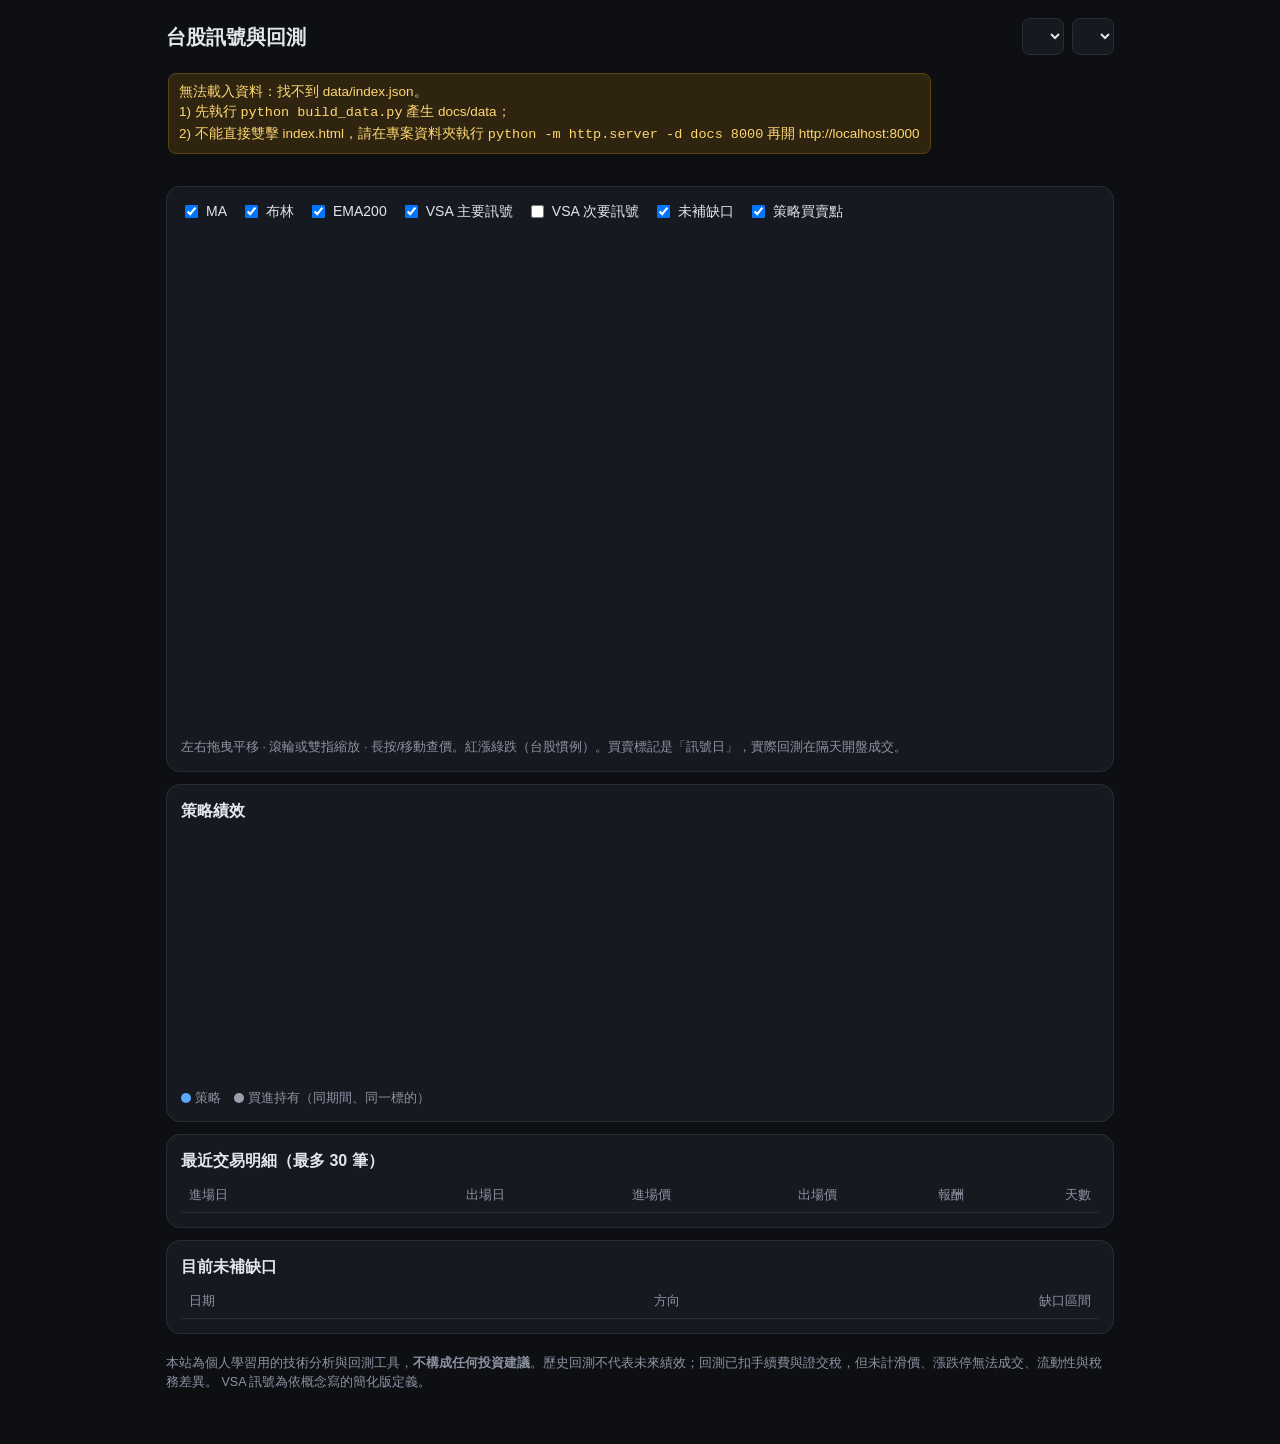
==== docs/index.html @ 0f690663 "Add files via upload" ====
<!doctype html>
<html lang="zh-Hant">
<head>
<meta charset="utf-8">
<meta name="viewport" content="width=device-width, initial-scale=1, viewport-fit=cover">
<meta name="theme-color" content="#0e0f13">
<meta name="apple-mobile-web-app-capable" content="yes">
<meta name="mobile-web-app-capable" content="yes">
<meta name="apple-mobile-web-app-status-bar-style" content="black-translucent">
<meta name="apple-mobile-web-app-title" content="台股訊號">
<link rel="apple-touch-icon" href="apple-touch-icon.png">
<title>台股訊號與回測</title>
<link rel="stylesheet" href="style.css">
</head>
<body>
<header class="top">
  <h1>台股訊號與回測</h1>
  <div class="pickers">
    <select id="symbol" aria-label="標的"></select>
    <select id="strategy" aria-label="策略"></select>
  </div>
</header>

<div id="demo-banner" class="banner" hidden>
  ⚠ 目前顯示的是「範例假資料」，只用來測試版面，數字沒有任何意義。請執行 <code>python build_data.py</code> 產生真實資料。
</div>

<section class="quote">
  <div>
    <div id="q-name" class="q-name">—</div>
    <div id="q-price" class="q-price">—</div>
  </div>
  <div id="q-change" class="q-change">—</div>
  <div id="q-date" class="q-date"></div>
</section>

<section class="card">
  <div class="toggles" id="toggles">
    <label><input type="checkbox" data-k="ma" checked> MA</label>
    <label><input type="checkbox" data-k="boll" checked> 布林</label>
    <label><input type="checkbox" data-k="ema200" checked> EMA200</label>
    <label><input type="checkbox" data-k="vsa" checked> VSA 主要訊號</label>
    <label><input type="checkbox" data-k="vsa2"> VSA 次要訊號</label>
    <label><input type="checkbox" data-k="gap" checked> 未補缺口</label>
    <label><input type="checkbox" data-k="strat" checked> 策略買賣點</label>
  </div>
  <div id="legend" class="legend">&nbsp;</div>
  <div id="chart" class="chart"></div>
  <div class="hint">左右拖曳平移 · 滾輪或雙指縮放 · 長按/移動查價。紅漲綠跌（台股慣例）。買賣標記是「訊號日」，實際回測在隔天開盤成交。</div>
</section>

<section class="card">
  <h2 id="s-title">策略績效</h2>
  <p id="s-desc" class="desc"></p>
  <div id="stats" class="stats"></div>
  <div id="warn" class="warn" hidden></div>
  <div id="eq" class="chart eq"></div>
  <div class="hint"><span class="dot s"></span>策略　<span class="dot b"></span>買進持有（同期間、同一標的）</div>
</section>

<section class="card">
  <h2>最近交易明細（最多 30 筆）</h2>
  <div class="table-wrap">
    <table id="trades"><thead>
      <tr><th>進場日</th><th>出場日</th><th>進場價</th><th>出場價</th><th>報酬</th><th>天數</th></tr>
    </thead><tbody></tbody></table>
  </div>
</section>

<section class="card">
  <h2>目前未補缺口</h2>
  <div class="table-wrap">
    <table id="gaps"><thead><tr><th>日期</th><th>方向</th><th>缺口區間</th></tr></thead><tbody></tbody></table>
  </div>
</section>

<footer>
  <p>本站為個人學習用的技術分析與回測工具，<b>不構成任何投資建議</b>。歷史回測不代表未來績效；回測已扣手續費與證交稅，但未計滑價、漲跌停無法成交、流動性與稅務差異。
  VSA 訊號為依概念寫的簡化版定義。</p>
  <p id="updated"></p>
</footer>

<script src="lightweight-charts.js"></script>
<script src="app.js"></script>
</body>
</html>
---- docs/style.css ----
:root{
  --bg:#0e0f13; --card:#171920; --line:#2a2d38; --text:#e3e6ec; --mute:#8d93a3;
  --up:#ef5350; --down:#26a69a; --accent:#5aa9ff; --warn:#f0b429;
}
*{box-sizing:border-box}
html{-webkit-text-size-adjust:100%}
body{margin:0;background:var(--bg);color:var(--text);
  font:15px/1.5 -apple-system,BlinkMacSystemFont,"Noto Sans TC","PingFang TC","Microsoft JhengHei",sans-serif;
  padding:env(safe-area-inset-top) max(16px,env(safe-area-inset-right)) calc(40px + env(safe-area-inset-bottom)) max(16px,env(safe-area-inset-left));max-width:980px;margin-inline:auto}
.top{display:flex;flex-wrap:wrap;gap:10px;align-items:center;justify-content:space-between;padding:18px 0 8px}
h1{font-size:20px;margin:0}
h2{font-size:16px;margin:0 0 6px}
select{background:var(--card);color:var(--text);border:1px solid var(--line);border-radius:8px;padding:8px 10px;font:inherit;font-size:16px;max-width:100%}  /* iOS：字體小於 16px 時點選單會自動放大頁面 */
.pickers{display:flex;gap:8px;flex-wrap:wrap}
.banner{background:#3a2d0b;border:1px solid #6b5313;color:#ffd770;padding:10px 12px;border-radius:8px;margin:8px 0}
.banner code{background:#00000040;padding:1px 5px;border-radius:4px}
.quote{display:flex;flex-wrap:wrap;align-items:baseline;gap:6px 18px;padding:10px 2px}
.q-name{color:var(--mute)}
.q-price{font-size:38px;font-weight:700;line-height:1.1}
.q-change{font-size:18px;font-weight:600}
.q-date{color:var(--mute);font-size:13px}
.up{color:var(--up)} .down{color:var(--down)} .flat{color:var(--mute)}
.card{background:var(--card);border:1px solid var(--line);border-radius:14px;padding:14px;margin:12px 0}
.toggles{display:flex;flex-wrap:wrap;gap:6px 14px;margin-bottom:8px;font-size:14px}
.toggles label{display:flex;align-items:center;gap:5px;cursor:pointer;white-space:nowrap}
.legend{min-height:22px;font-size:12.5px;color:var(--mute);font-variant-numeric:tabular-nums}
.chart{width:100%;height:480px;position:relative}
.chart.eq{height:240px}
.hint{color:var(--mute);font-size:12.5px;margin-top:6px}
.desc{color:var(--mute);margin:0 0 10px}
.stats{display:grid;grid-template-columns:repeat(auto-fill,minmax(130px,1fr));gap:8px;margin-bottom:10px}
.stat{background:var(--bg);border:1px solid var(--line);border-radius:10px;padding:8px 10px}
.stat .k{color:var(--mute);font-size:12px}
.stat .v{font-size:18px;font-weight:650;font-variant-numeric:tabular-nums}
.stat .s{font-size:11.5px;color:var(--mute)}
.warn{background:#2f2410;border:1px solid #5b4514;color:#ffd770;padding:8px 10px;border-radius:8px;margin:0 0 10px;font-size:13.5px}
.dot{display:inline-block;width:10px;height:10px;border-radius:50%;margin-right:4px;vertical-align:middle}
.dot.s{background:var(--accent)} .dot.b{background:#9aa0ae}
.table-wrap{overflow-x:auto}
table{border-collapse:collapse;width:100%;font-variant-numeric:tabular-nums;font-size:14px}
th,td{padding:7px 8px;text-align:right;border-bottom:1px solid var(--line);white-space:nowrap}
th:first-child,td:first-child{text-align:left}
th{color:var(--mute);font-weight:500;font-size:12.5px}
footer{color:var(--mute);font-size:12.5px;margin-top:20px}
@media (max-width:600px){.chart{height:400px}.q-price{font-size:32px}}
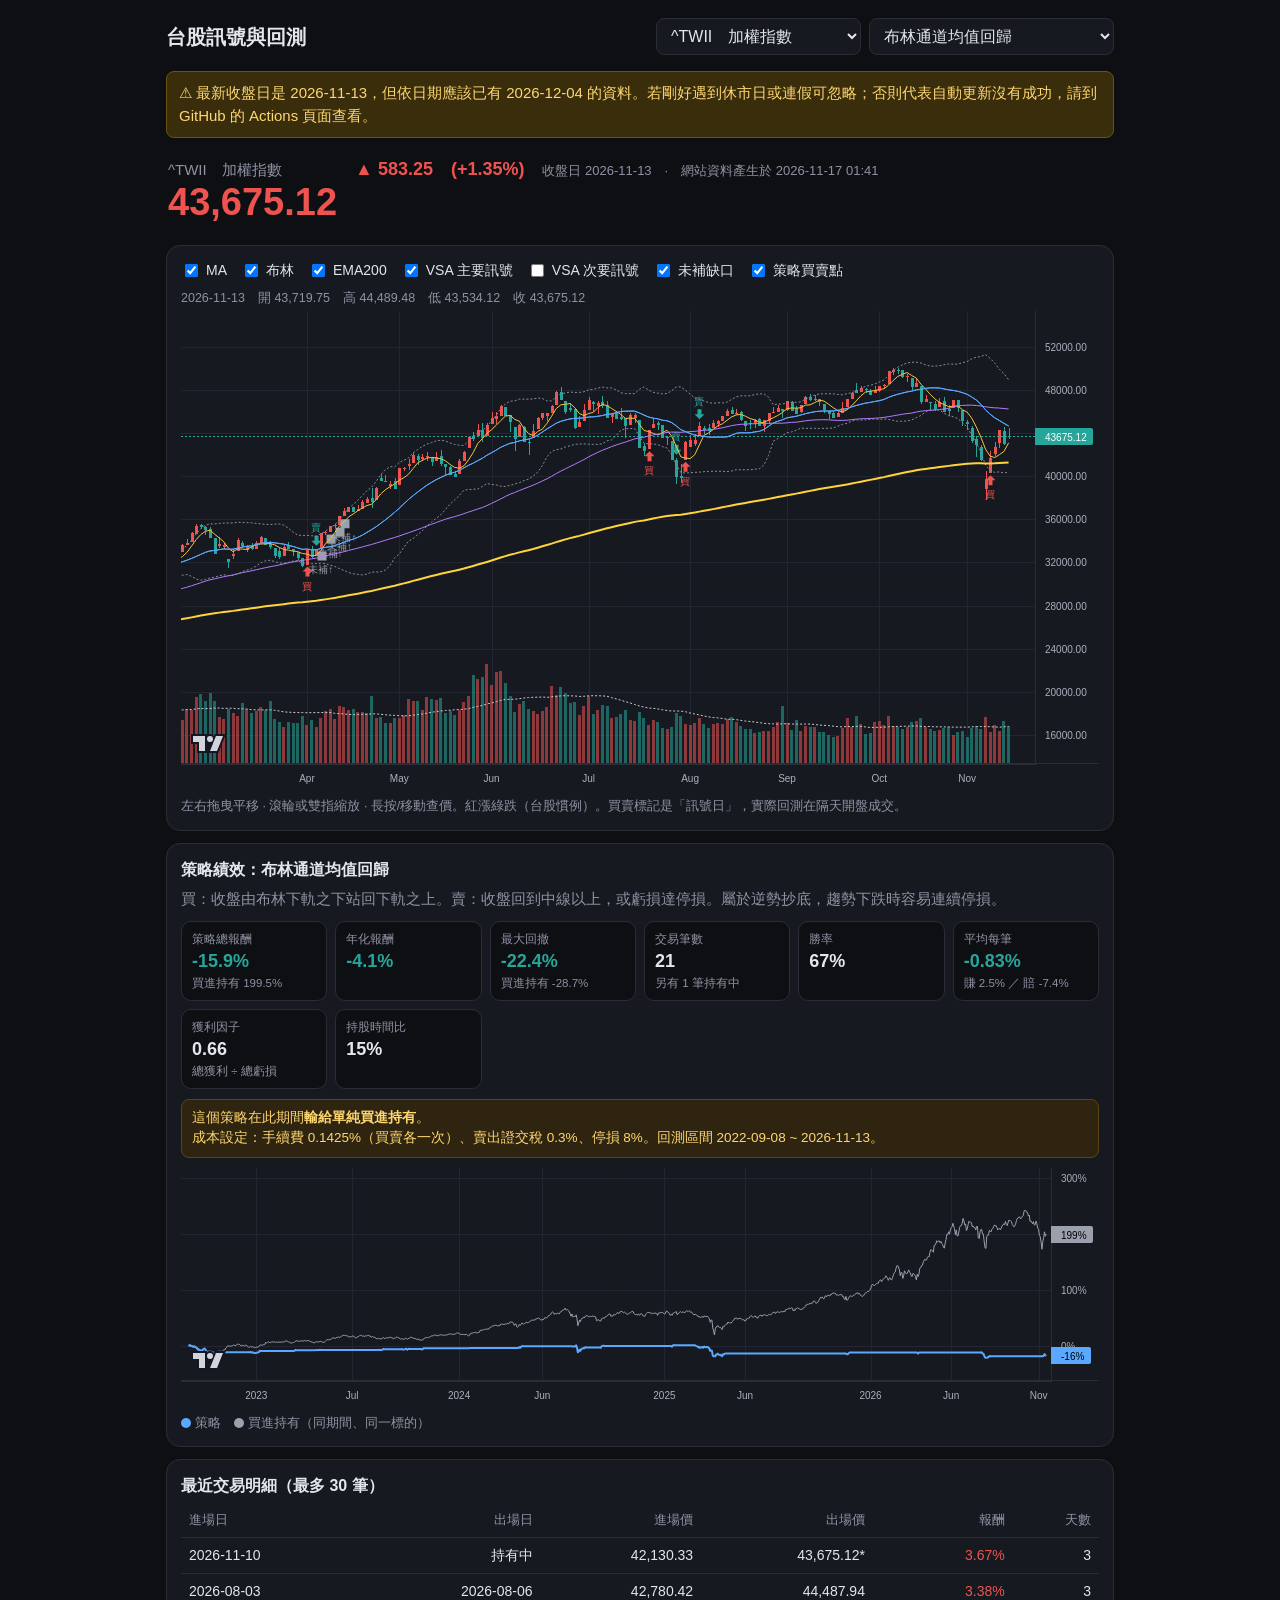
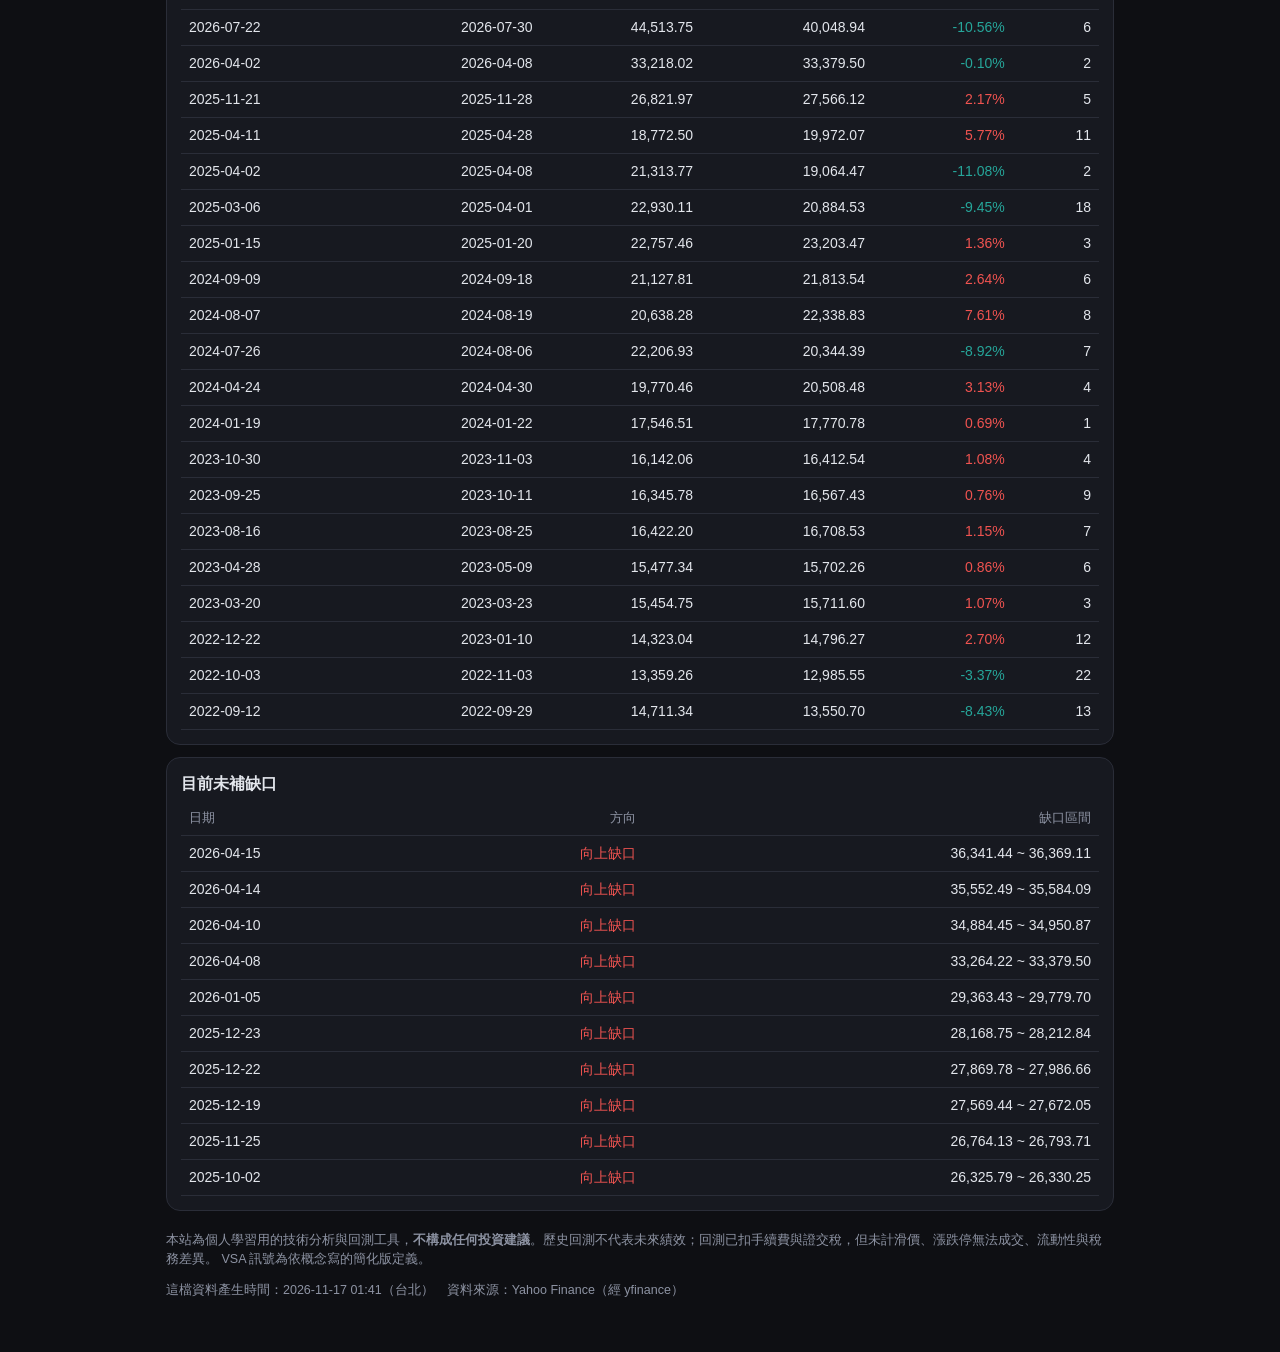
==== commit e5f4da0e: "更新網頁與資料抓取：加入持股清單、診斷紀錄與過期警示 - watchlist：加入 11 檔持股（ETF 與個股），上市查無資料時自動改試上櫃 - build_data：Yahoo 原始最後 3 筆寫" ====
--- a/docs/index.html
+++ b/docs/index.html
@@ -24,6 +24,8 @@
 <div id="demo-banner" class="banner" hidden>
   ⚠ 目前顯示的是「範例假資料」，只用來測試版面，數字沒有任何意義。請執行 <code>python build_data.py</code> 產生真實資料。
 </div>
+
+<div id="notices"></div>
 
 <section class="quote">
   <div>
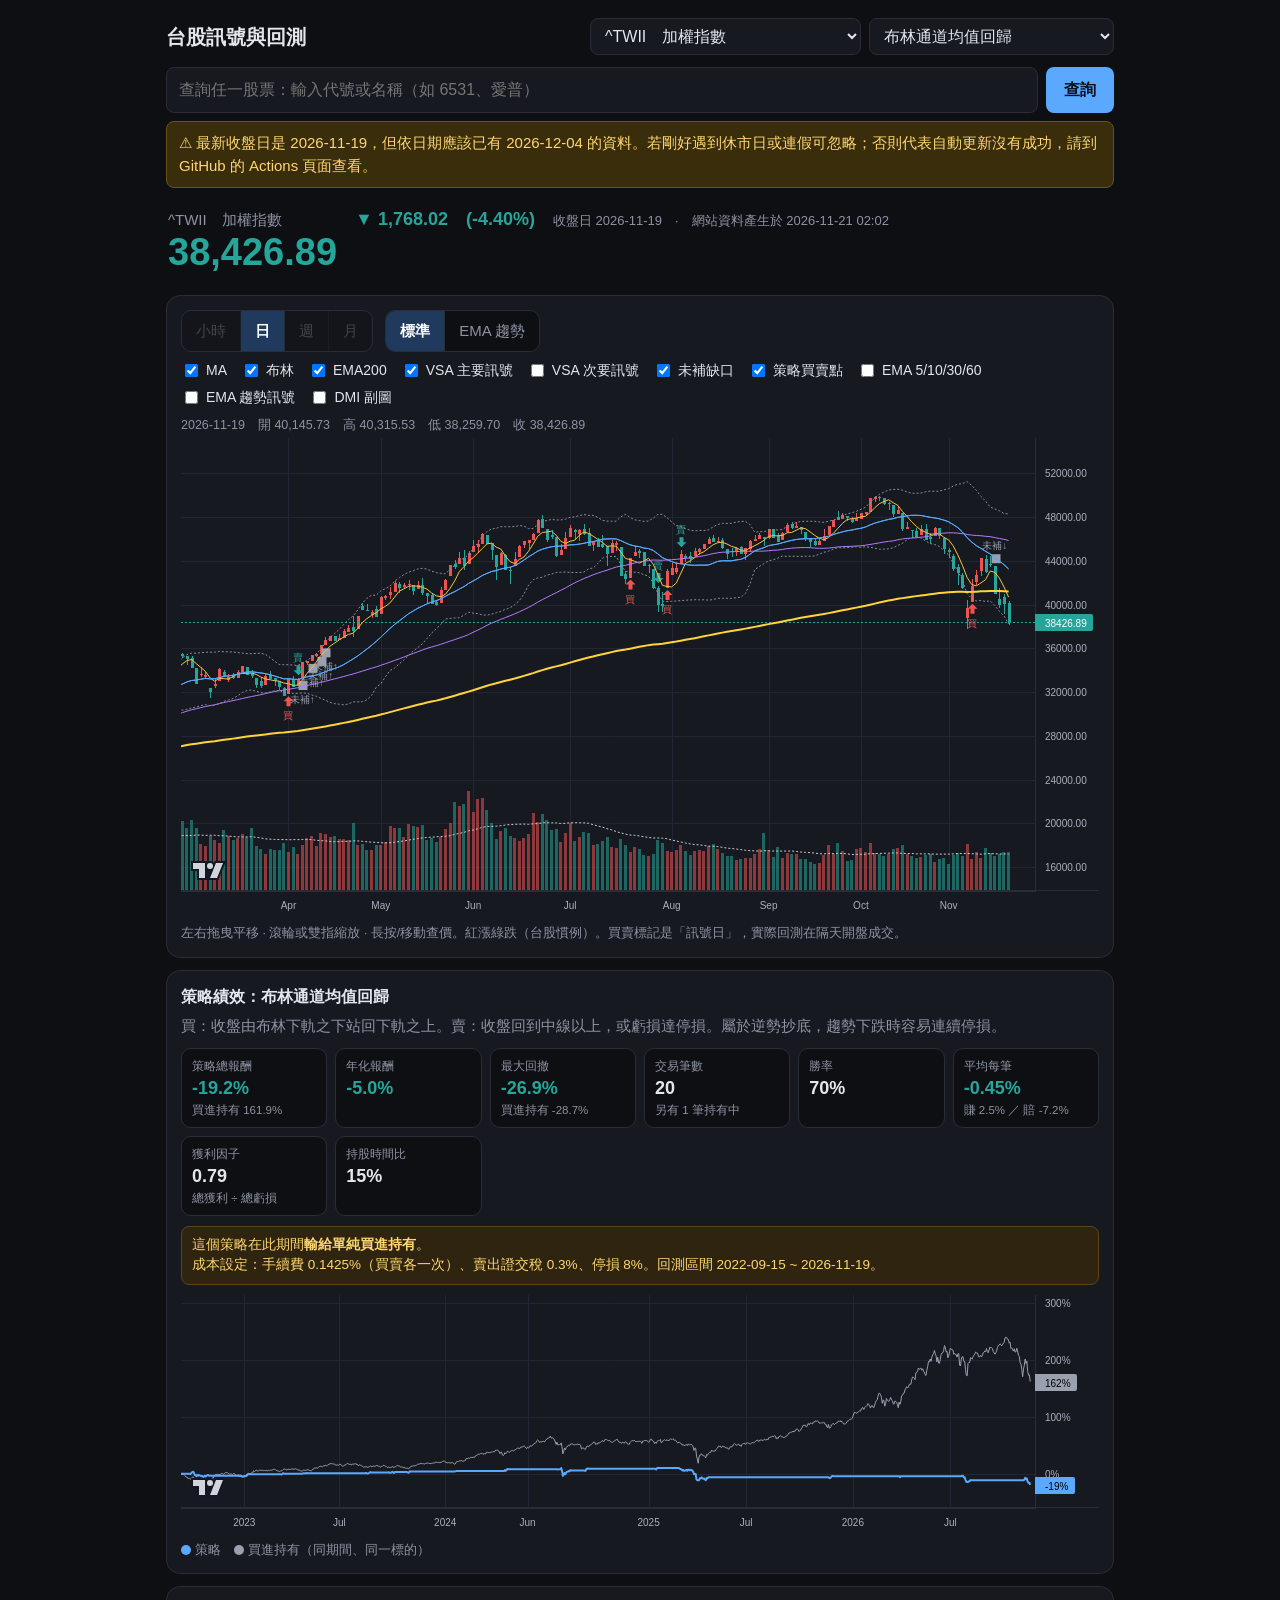
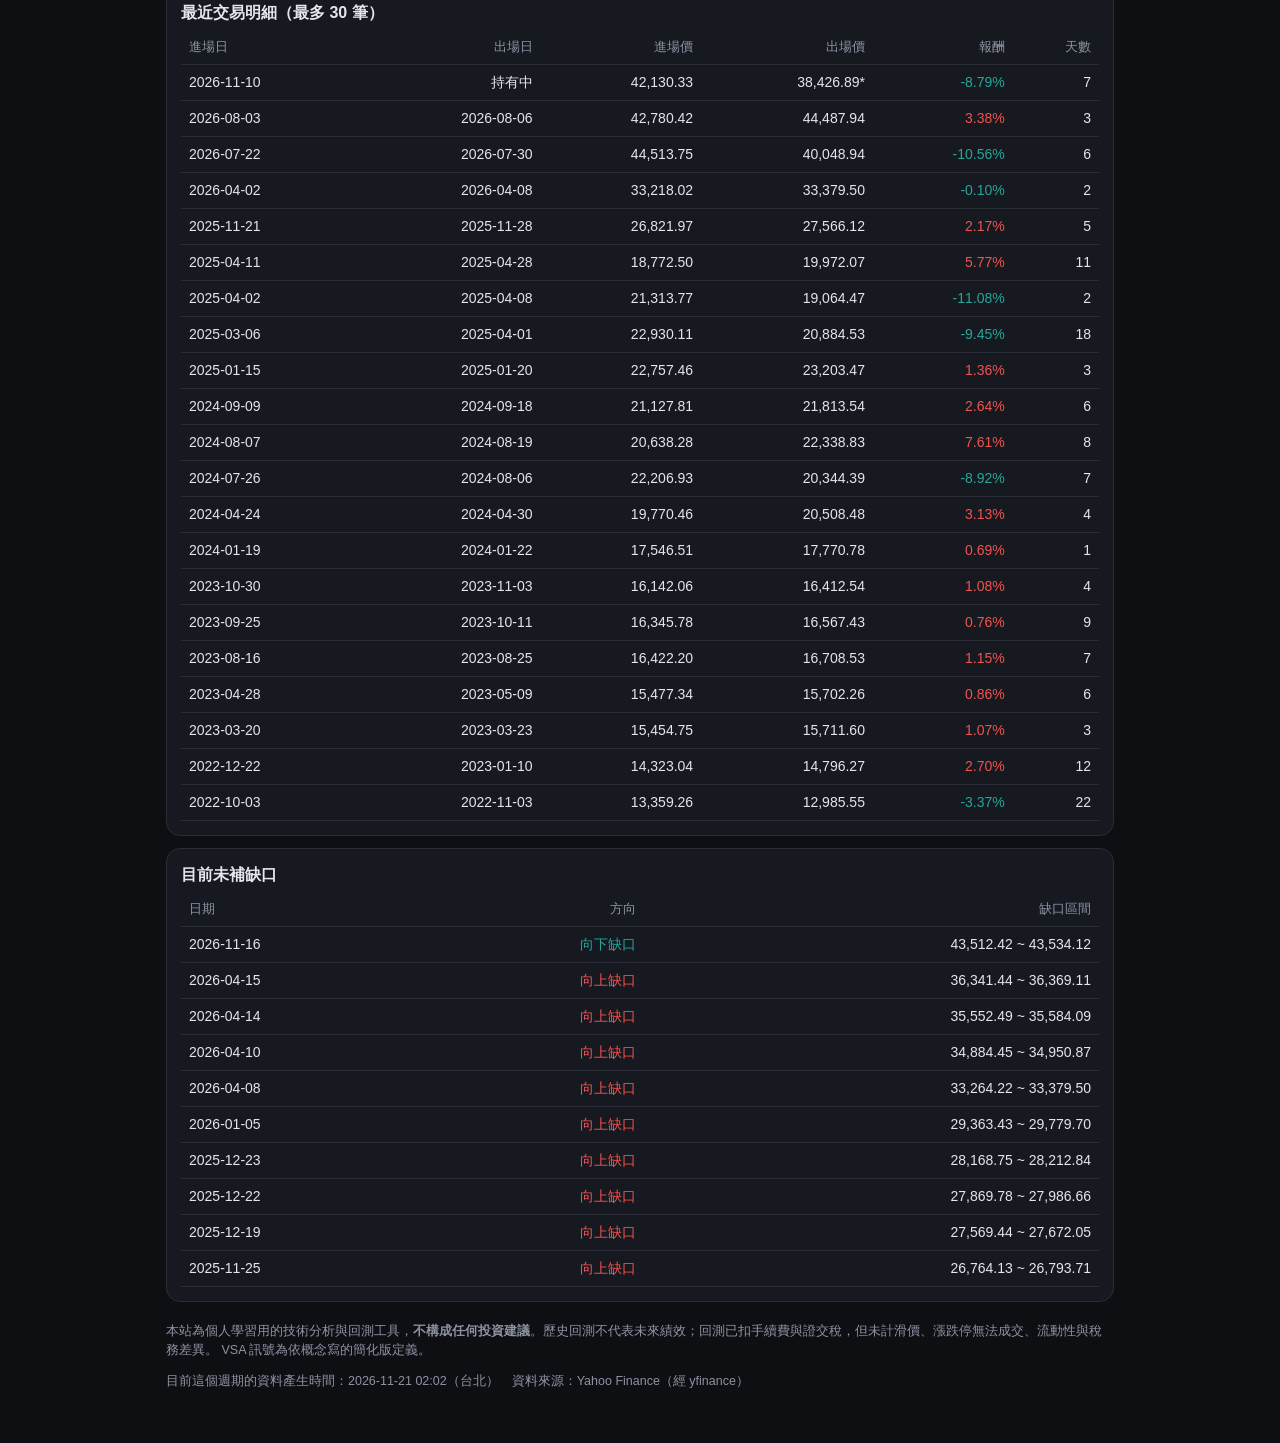
==== commit f5181cf9: "加入週期切換、EMA 趨勢/DMI 訊號、任一股票查詢與法人籌碼圖 Co-Authored-By: Claude Sonnet 5.5 <noreply@anthropic.com> Claude-S" ====
--- a/docs/index.html
+++ b/docs/index.html
@@ -21,6 +21,12 @@
   </div>
 </header>
 
+<form id="lookup" class="lookup" autocomplete="off">
+  <input id="code" type="search" inputmode="search" enterkeyhint="search" placeholder="查詢任一股票：輸入代號或名稱（如 6531、愛普）" aria-label="查詢股票">
+  <button type="submit">查詢</button>
+</form>
+<div id="lookup-msg" class="lookup-msg" hidden></div>
+
 <div id="demo-banner" class="banner" hidden>
   ⚠ 目前顯示的是「範例假資料」，只用來測試版面，數字沒有任何意義。請執行 <code>python build_data.py</code> 產生真實資料。
 </div>
@@ -37,6 +43,13 @@
 </section>
 
 <section class="card">
+  <div class="seg" id="tf" aria-label="週期">
+    <button data-tf="H">小時</button><button data-tf="D" class="on">日</button><button data-tf="W">週</button><button data-tf="M">月</button>
+  </div>
+  <div class="seg" id="mode" aria-label="圖表模式">
+    <button data-m="std" class="on">標準</button><button data-m="ema">EMA 趨勢</button>
+  </div>
+  <div id="regime" class="regime" hidden></div>
   <div class="toggles" id="toggles">
     <label><input type="checkbox" data-k="ma" checked> MA</label>
     <label><input type="checkbox" data-k="boll" checked> 布林</label>
@@ -45,13 +58,20 @@
     <label><input type="checkbox" data-k="vsa2"> VSA 次要訊號</label>
     <label><input type="checkbox" data-k="gap" checked> 未補缺口</label>
     <label><input type="checkbox" data-k="strat" checked> 策略買賣點</label>
+    <label><input type="checkbox" data-k="emas"> EMA 5/10/30/60</label>
+    <label><input type="checkbox" data-k="esig"> EMA 趨勢訊號</label>
+    <label><input type="checkbox" data-k="dmi"> DMI 副圖</label>
   </div>
   <div id="legend" class="legend">&nbsp;</div>
   <div id="chart" class="chart"></div>
+  <div id="dmi-wrap" hidden>
+    <div class="legend dmi-leg"><span class="up">+DI</span>　<span class="down">−DI</span>　<span class="adx">ADX</span>　虛線 20／25　背景：<span class="bgk r">盤整</span><span class="bgk x">過渡</span><span class="bgk t">趨勢</span></div>
+    <div id="dmi" class="chart dmi"></div>
+  </div>
   <div class="hint">左右拖曳平移 · 滾輪或雙指縮放 · 長按/移動查價。紅漲綠跌（台股慣例）。買賣標記是「訊號日」，實際回測在隔天開盤成交。</div>
 </section>
 
-<section class="card">
+<section class="card" id="card-strategy">
   <h2 id="s-title">策略績效</h2>
   <p id="s-desc" class="desc"></p>
   <div id="stats" class="stats"></div>
@@ -60,7 +80,7 @@
   <div class="hint"><span class="dot s"></span>策略　<span class="dot b"></span>買進持有（同期間、同一標的）</div>
 </section>
 
-<section class="card">
+<section class="card" id="card-trades">
   <h2>最近交易明細（最多 30 筆）</h2>
   <div class="table-wrap">
     <table id="trades"><thead>
@@ -69,7 +89,15 @@
   </div>
 </section>
 
-<section class="card">
+<section class="card" id="card-chips" hidden>
+  <h2>法人籌碼（三大法人買賣超）</h2>
+  <div id="chips-sum" class="stats"></div>
+  <div id="chips" class="chart chips"></div>
+  <div class="hint">紅柱買超／綠柱賣超（單位：張），白線為區間累積。三大法人＝外資＋投信＋自營商。資料來源：FinMind，收盤後才會更新，僅顯示日線同一區間。</div>
+  <div id="chips-err" class="hint" hidden></div>
+</section>
+
+<section class="card" id="card-gaps">
   <h2>目前未補缺口</h2>
   <div class="table-wrap">
     <table id="gaps"><thead><tr><th>日期</th><th>方向</th><th>缺口區間</th></tr></thead><tbody></tbody></table>
--- a/docs/style.css
+++ b/docs/style.css
@@ -42,4 +42,24 @@
 th:first-child,td:first-child{text-align:left}
 th{color:var(--mute);font-weight:500;font-size:12.5px}
 footer{color:var(--mute);font-size:12.5px;margin-top:20px}
+.seg{display:inline-flex;border:1px solid var(--line);border-radius:10px;overflow:hidden;margin:0 8px 8px 0}
+.seg button{background:var(--bg);color:var(--mute);border:0;border-right:1px solid var(--line);padding:8px 14px;font:inherit;font-size:15px;cursor:pointer;min-height:40px}
+.seg button:last-child{border-right:0}
+.seg button.on{background:#1f3a5c;color:#fff;font-weight:600}
+.seg button:disabled{opacity:.35;cursor:default}
+.regime{background:var(--bg);border:1px solid var(--line);border-radius:10px;padding:8px 10px;margin:0 0 8px;font-size:13.5px;font-variant-numeric:tabular-nums}
+.regime .sub{color:var(--mute);font-size:12.5px;margin-top:2px}
+.tag{display:inline-block;padding:1px 9px;border-radius:999px;font-weight:650;margin-right:10px;color:#fff}
+.tag.r{background:#2f6fd0}.tag.x{background:#8b4fc9}.tag.t{background:#c77a14}
+.dmi-leg{margin-top:6px}.dmi-leg .adx{color:#ffd43b}
+.bgk{padding:0 6px;border-radius:4px;margin-left:3px;color:#fff}
+.bgk.r{background:rgba(59,130,246,.6)}.bgk.x{background:rgba(168,85,247,.6)}.bgk.t{background:rgba(240,160,60,.6)}
+.chart.dmi{height:170px}.chart.chips{height:260px}
+.lookup{display:flex;gap:8px;margin:4px 0 6px}
+.lookup input{flex:1;min-width:0;background:var(--card);color:var(--text);border:1px solid var(--line);border-radius:8px;padding:10px 12px;font:inherit;font-size:16px}
+.lookup button{background:var(--accent);color:#06121f;border:0;border-radius:8px;padding:0 18px;font:inherit;font-size:16px;font-weight:650;cursor:pointer}
+.lookup button:disabled{opacity:.5}
+.lookup-msg{color:var(--mute);font-size:13.5px;margin:0 0 6px}
+.lookup-msg button{background:var(--card);color:var(--text);border:1px solid var(--line);border-radius:8px;padding:6px 10px;margin:4px 6px 0 0;font:inherit;font-size:14px;cursor:pointer}
+[hidden]{display:none!important}
 @media (max-width:600px){.chart{height:400px}.q-price{font-size:32px}}
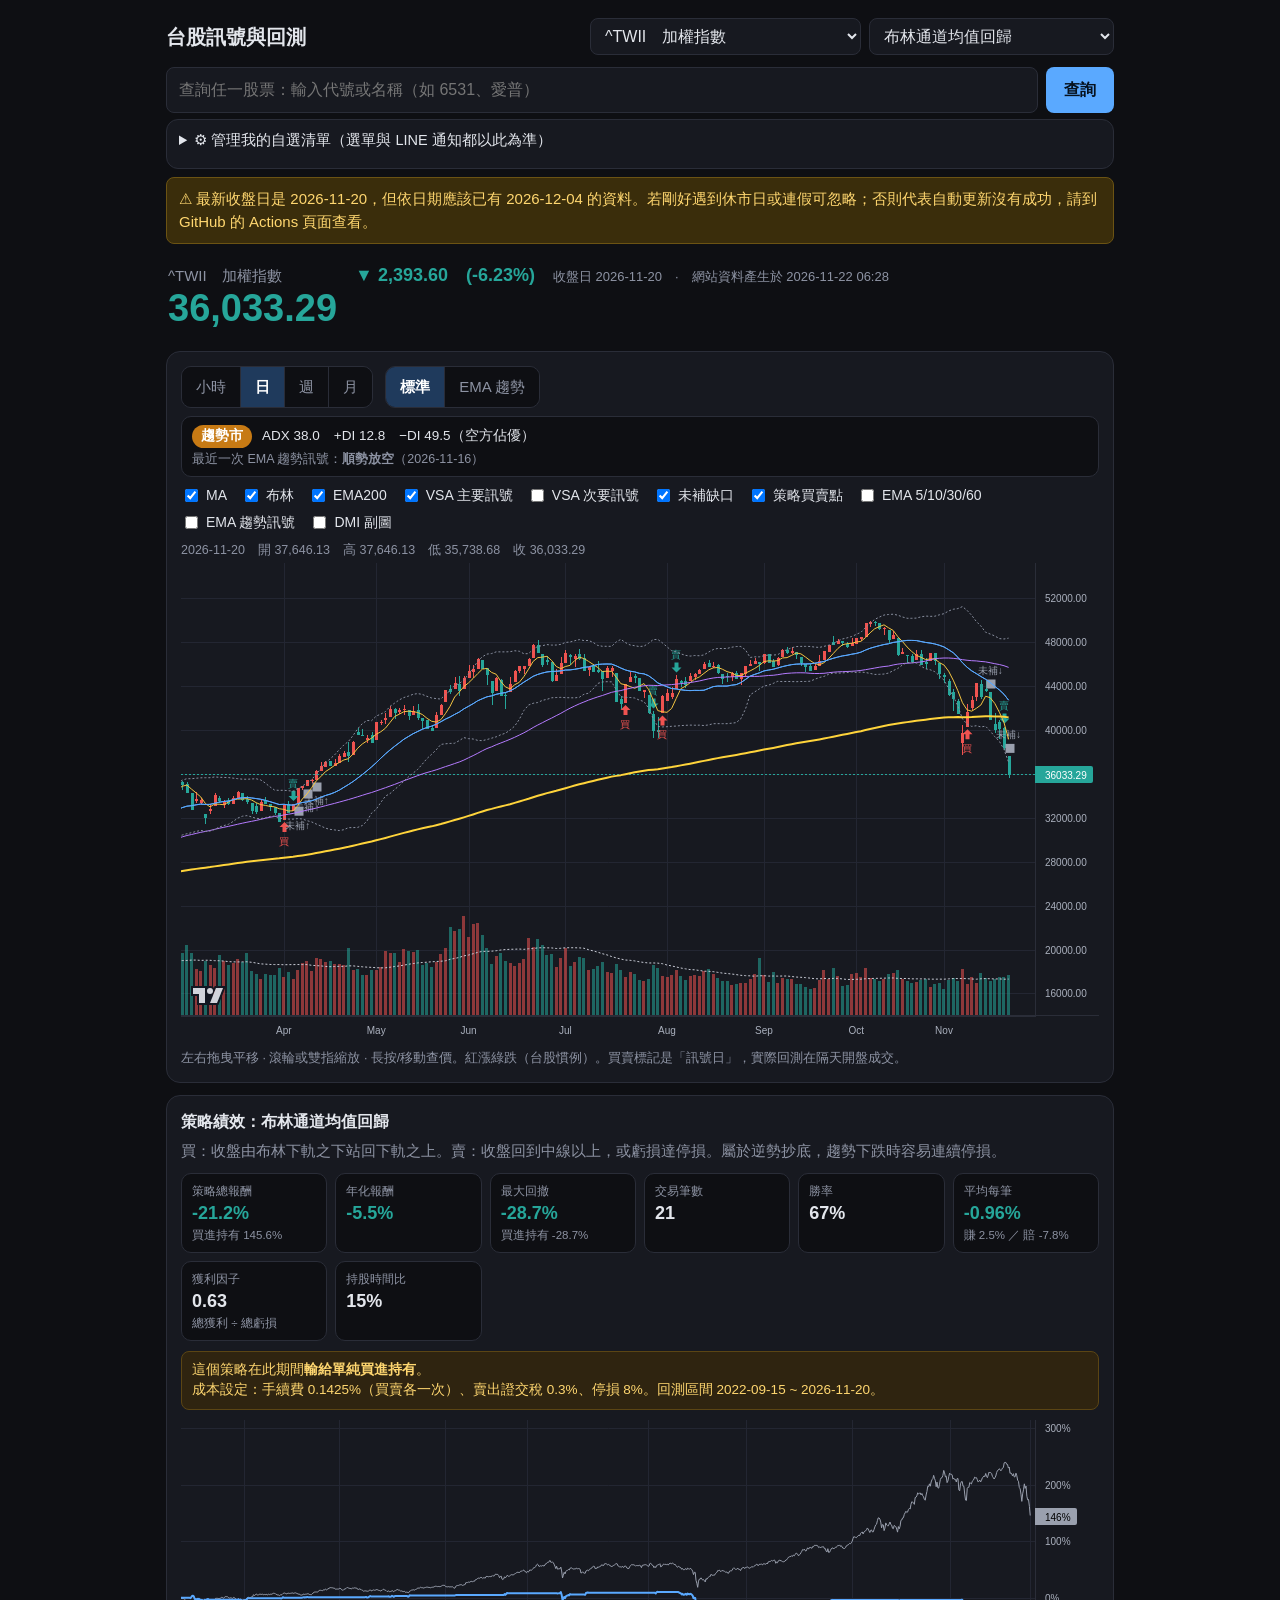
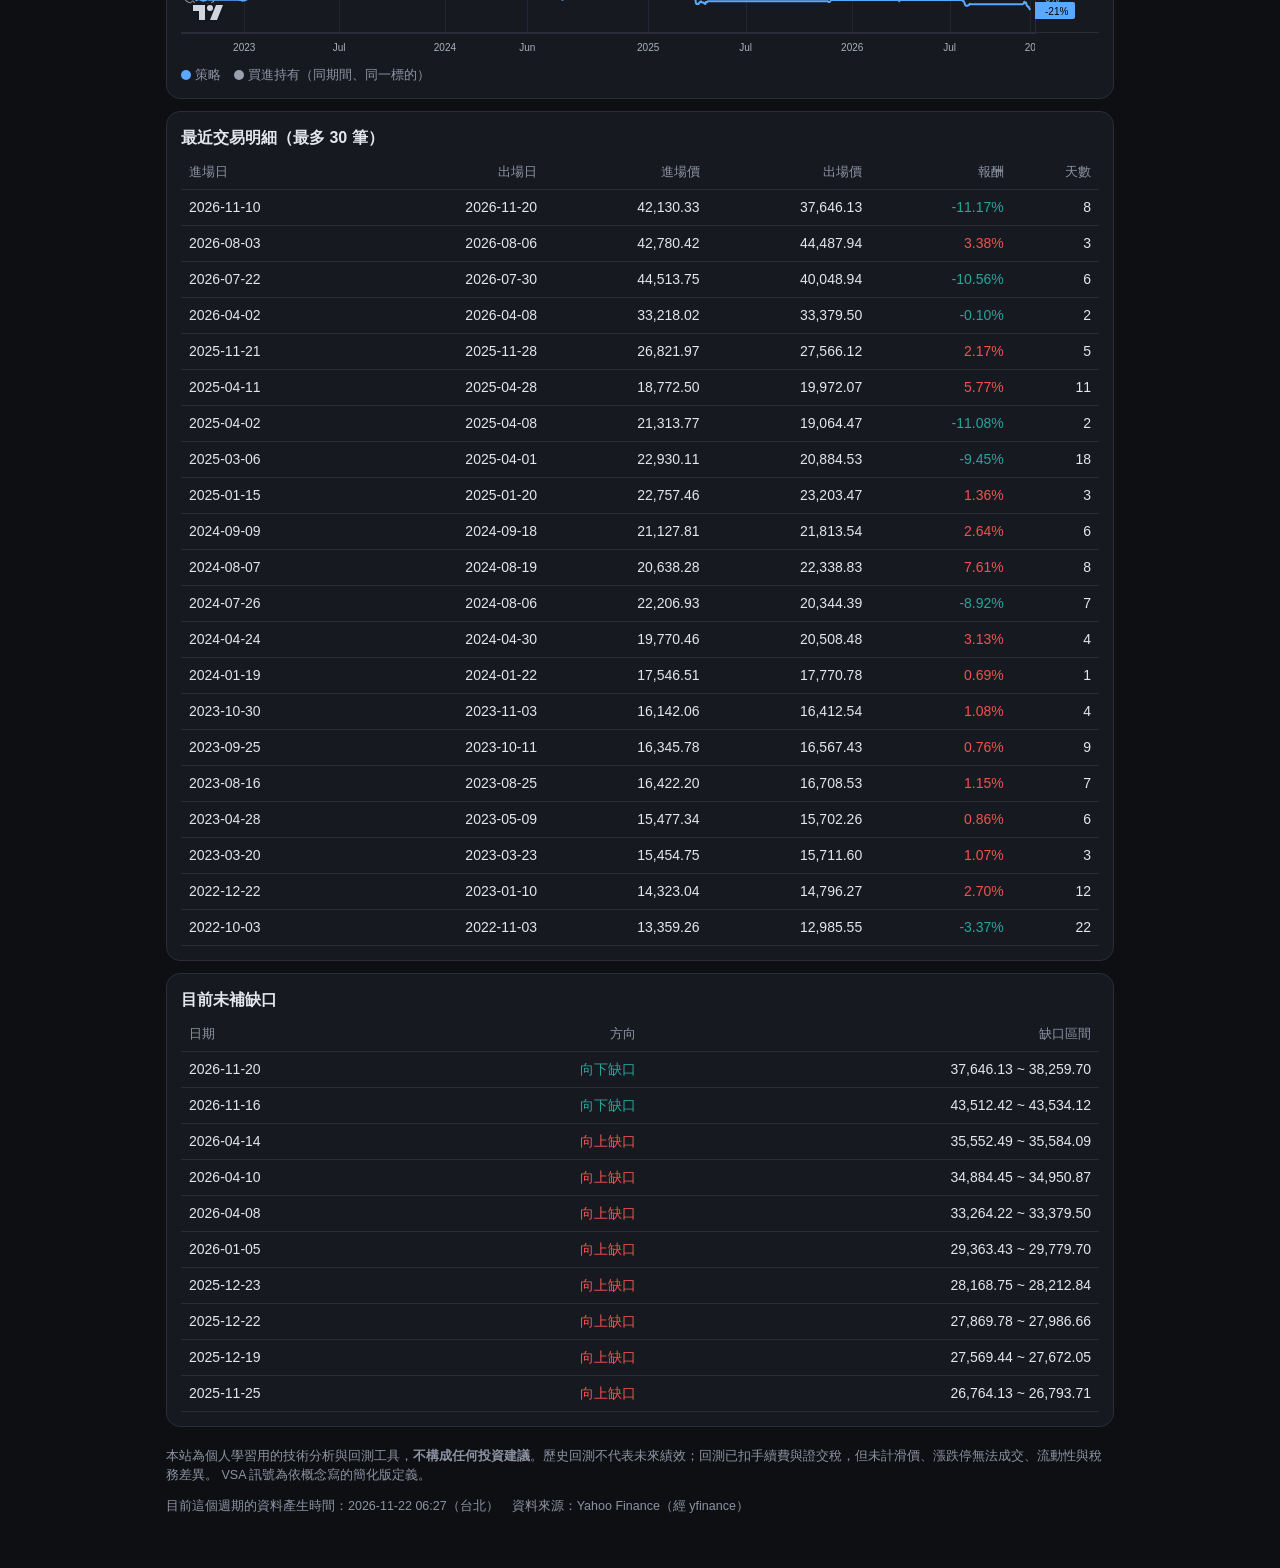
==== commit 3e20fc0d: "自選清單管理（寫入 watchlist.txt）與 LINE 買賣訊號通知 Co-Authored-By: Claude Sonnet 5.5 <noreply@anthropic.com> Clau" ====
--- a/docs/index.html
+++ b/docs/index.html
@@ -27,6 +27,18 @@
 </form>
 <div id="lookup-msg" class="lookup-msg" hidden></div>
 
+<details id="manage" class="manage">
+  <summary>⚙ 管理我的自選清單（選單與 LINE 通知都以此為準）</summary>
+  <div id="wl" class="wl"></div>
+  <div class="hint">按 ✕ 移除；要新增請先用上面的搜尋框查詢該股票，再按「＋加入自選」。變更會寫入 GitHub 的 watchlist.txt，約 2～3 分鐘後選單才會出現新資料。</div>
+  <div class="tok">
+    <div id="tok-state" class="hint"></div>
+    <input id="tok" type="password" autocomplete="off" placeholder="貼上 GitHub 權杖（只存在這支手機的瀏覽器）" aria-label="GitHub 權杖">
+    <button type="button" id="tok-save">儲存權杖</button> <button type="button" id="tok-clear">清除</button>
+    <div class="hint">權杖建立方式：GitHub → Settings → Developer settings → Fine-grained tokens → Generate；Repository access 只選 0050；Permissions → Contents 設為 Read and write。權杖等同密碼，請勿貼給任何人。</div>
+  </div>
+</details>
+
 <div id="demo-banner" class="banner" hidden>
   ⚠ 目前顯示的是「範例假資料」，只用來測試版面，數字沒有任何意義。請執行 <code>python build_data.py</code> 產生真實資料。
 </div>
@@ -40,6 +52,7 @@
   </div>
   <div id="q-change" class="q-change">—</div>
   <div id="q-date" class="q-date"></div>
+  <button type="button" id="add-watch" class="addbtn" hidden>＋加入自選</button>
 </section>
 
 <section class="card">
--- a/docs/style.css
+++ b/docs/style.css
@@ -61,5 +61,12 @@
 .lookup button:disabled{opacity:.5}
 .lookup-msg{color:var(--mute);font-size:13.5px;margin:0 0 6px}
 .lookup-msg button{background:var(--card);color:var(--text);border:1px solid var(--line);border-radius:8px;padding:6px 10px;margin:4px 6px 0 0;font:inherit;font-size:14px;cursor:pointer}
+.manage{background:var(--card);border:1px solid var(--line);border-radius:12px;padding:10px 12px;margin:6px 0}
+.manage summary{cursor:pointer;font-size:14.5px;min-height:28px}
+.wl{margin:8px 0}
+.wl div{display:flex;justify-content:space-between;align-items:center;padding:5px 0;border-bottom:1px solid var(--line);font-size:14.5px}
+.wl button,.tok button,.addbtn{background:var(--bg);color:var(--text);border:1px solid var(--line);border-radius:8px;padding:6px 12px;font:inherit;font-size:14.5px;cursor:pointer;min-height:36px}
+.addbtn{background:#1f3a5c;font-weight:650}
+.tok input{width:100%;background:var(--bg);color:var(--text);border:1px solid var(--line);border-radius:8px;padding:9px 10px;margin:6px 0;font-size:16px}
 [hidden]{display:none!important}
 @media (max-width:600px){.chart{height:400px}.q-price{font-size:32px}}
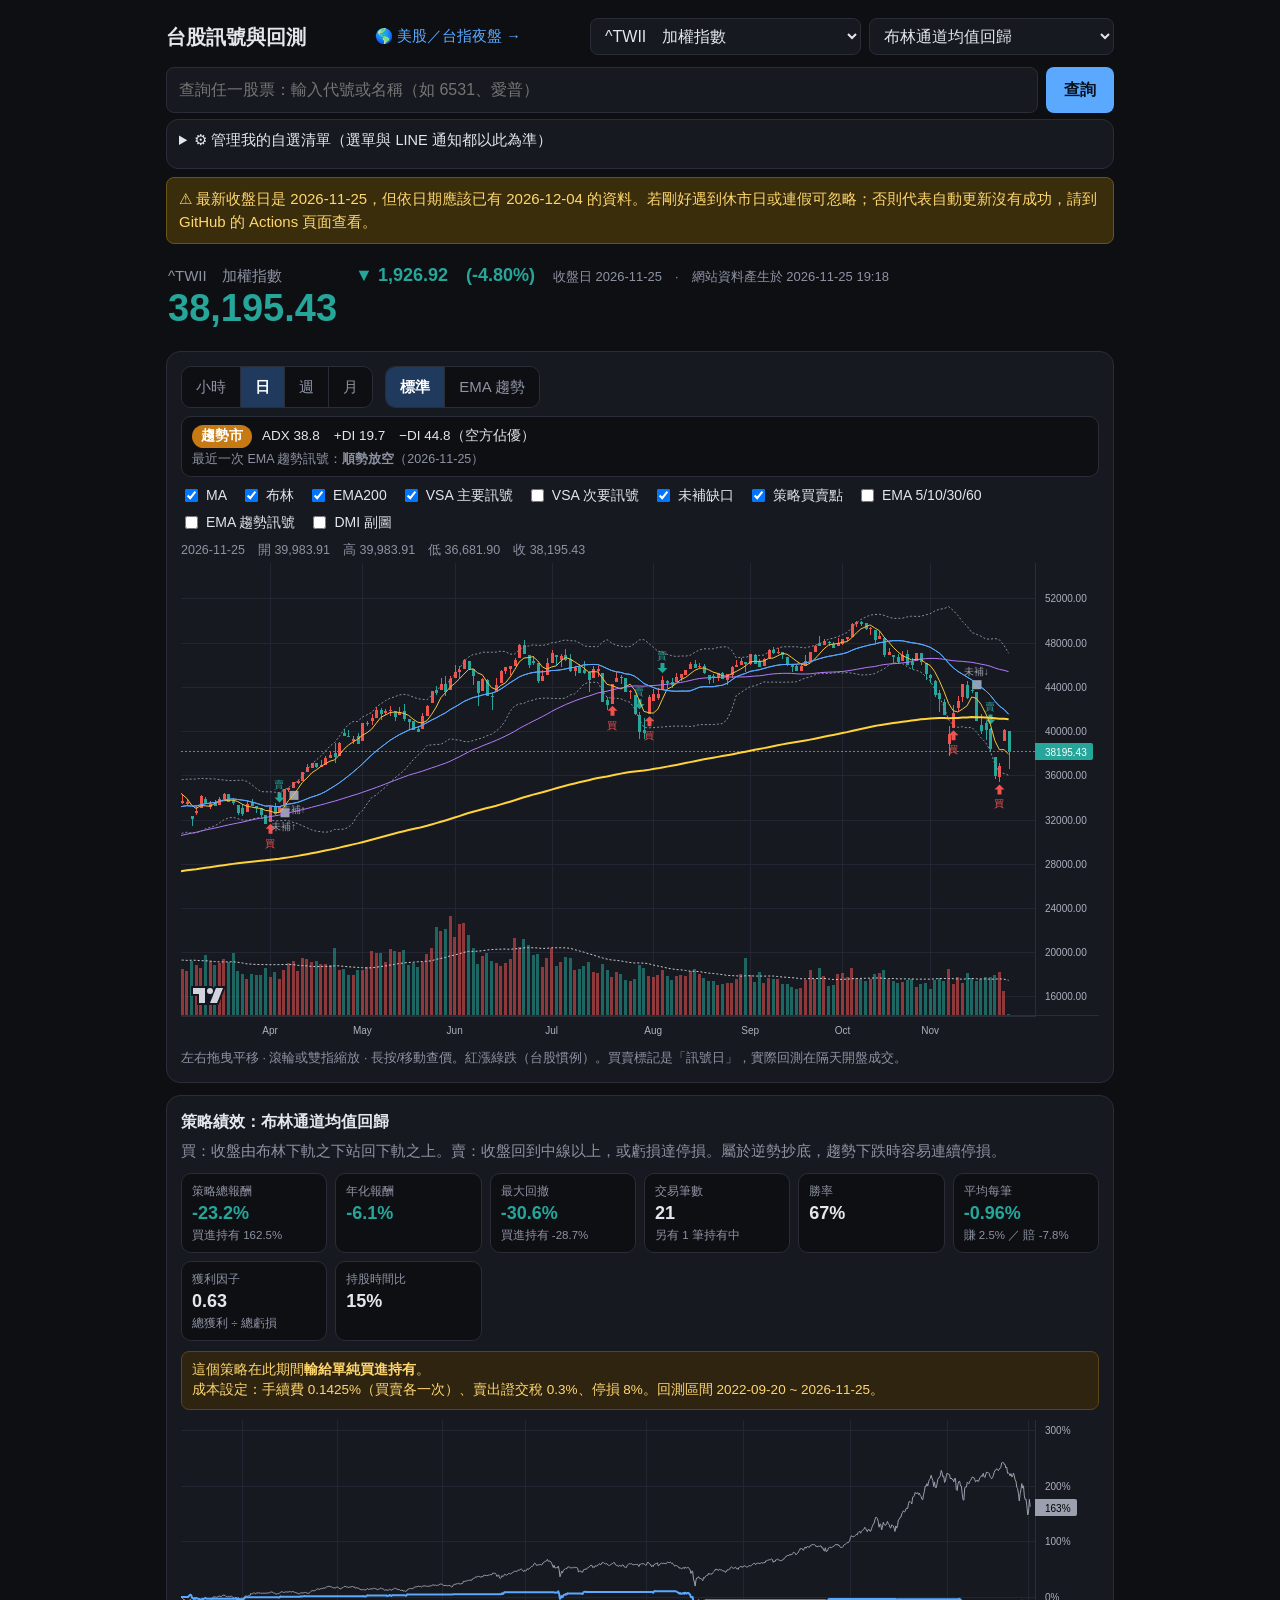
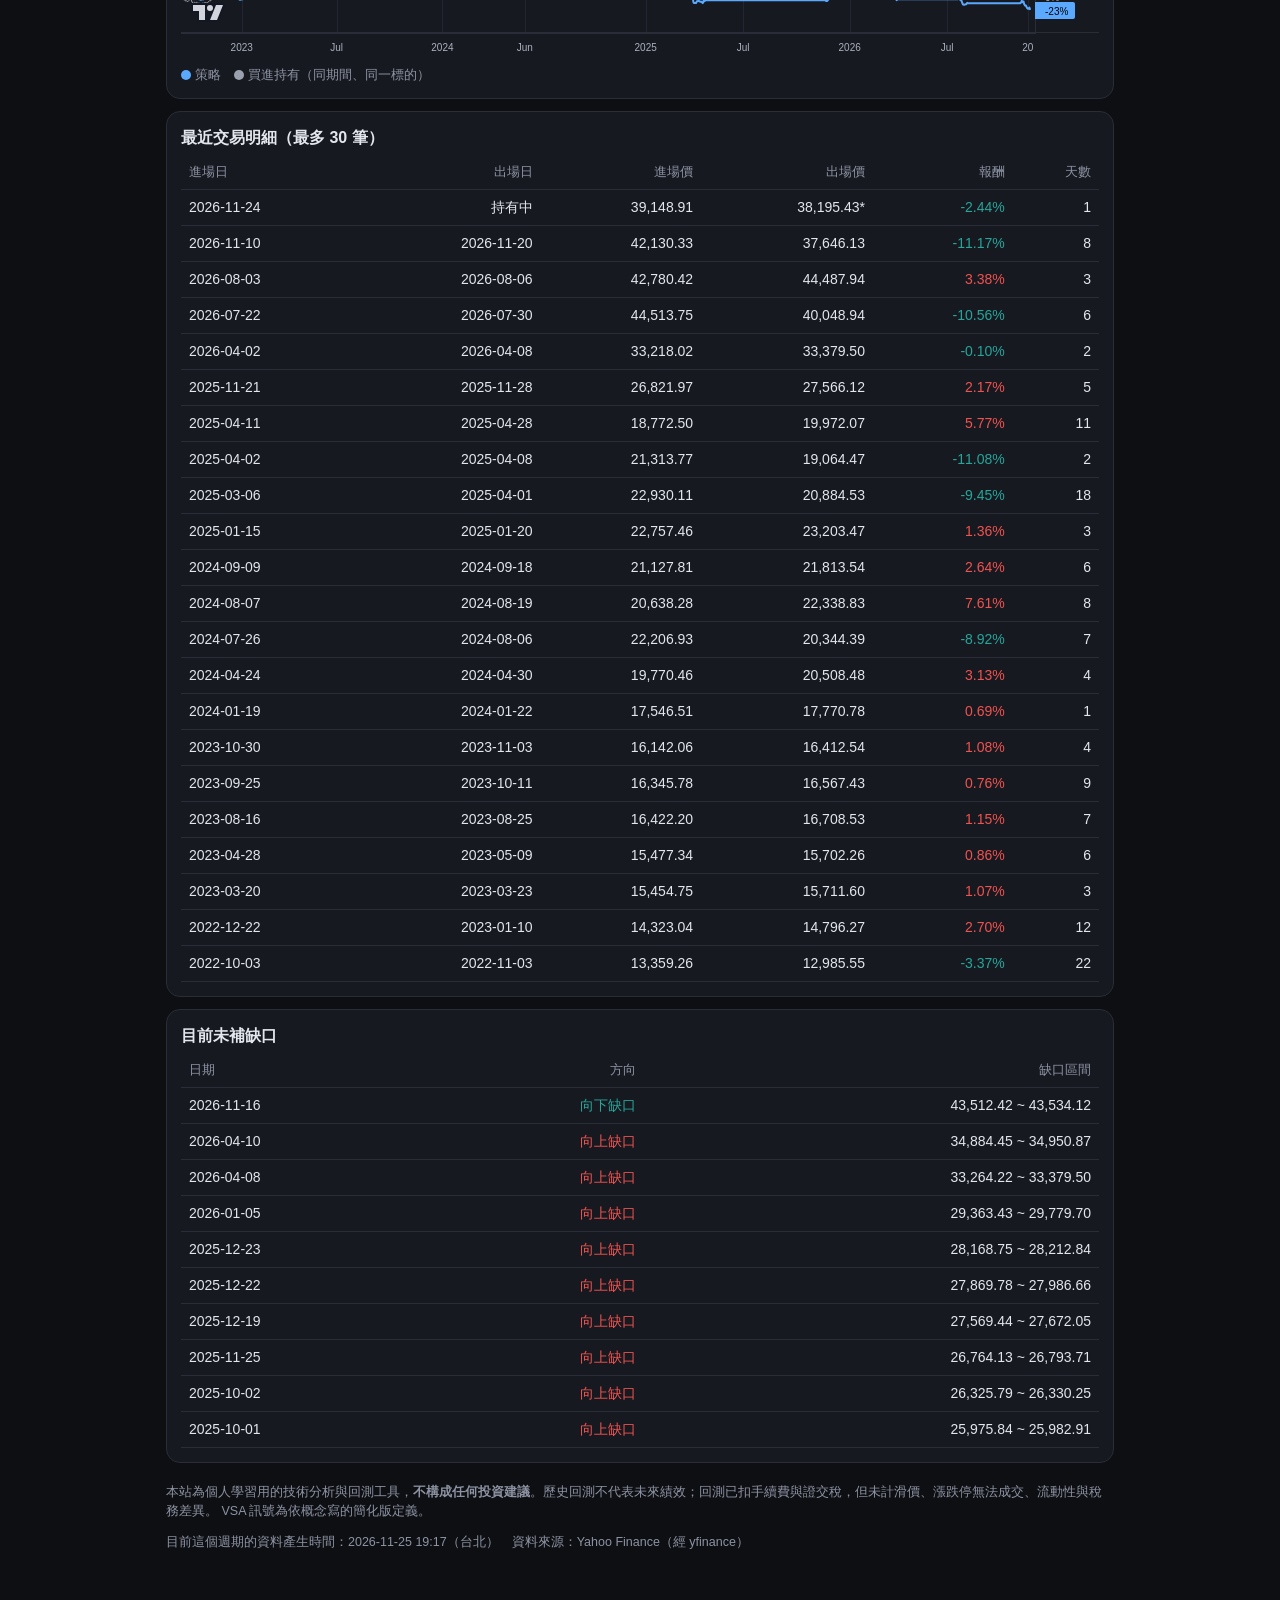
==== commit a0a3e1db: "新增美股與台指期夜盤頁面（約每 5 分鐘更新） Co-Authored-By: Claude Sonnet 5.5 <noreply@anthropic.com> Claude-Session: ht" ====
--- a/docs/index.html
+++ b/docs/index.html
@@ -15,6 +15,7 @@
 <body>
 <header class="top">
   <h1>台股訊號與回測</h1>
+  <a class="navlink" href="markets.html">🌎 美股／台指夜盤 →</a>
   <div class="pickers">
     <select id="symbol" aria-label="標的"></select>
     <select id="strategy" aria-label="策略"></select>
--- a/docs/style.css
+++ b/docs/style.css
@@ -68,5 +68,6 @@
 .wl button,.tok button,.addbtn{background:var(--bg);color:var(--text);border:1px solid var(--line);border-radius:8px;padding:6px 12px;font:inherit;font-size:14.5px;cursor:pointer;min-height:36px}
 .addbtn{background:#1f3a5c;font-weight:650}
 .tok input{width:100%;background:var(--bg);color:var(--text);border:1px solid var(--line);border-radius:8px;padding:9px 10px;margin:6px 0;font-size:16px}
+.navlink{color:var(--accent);text-decoration:none;font-size:14.5px}
 [hidden]{display:none!important}
 @media (max-width:600px){.chart{height:400px}.q-price{font-size:32px}}
